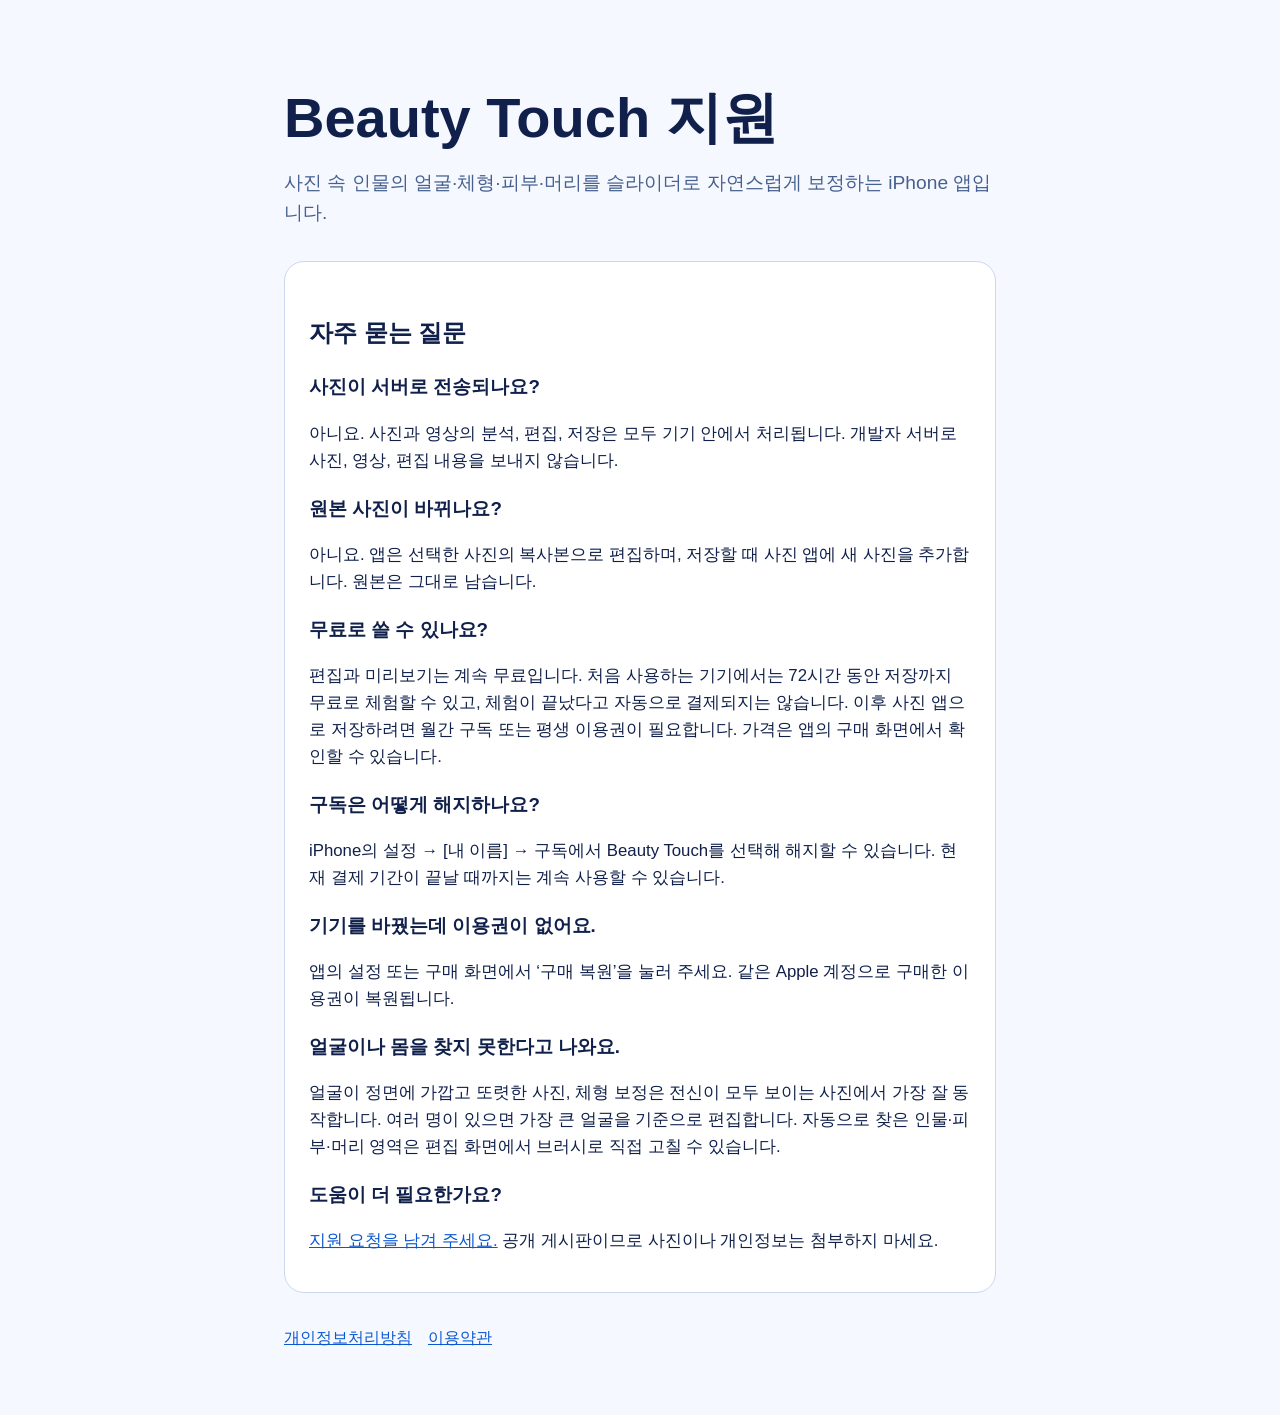
==== index.html @ 53b2f05a "Beauty Touch support, privacy policy and terms Co-Authored-By: Claude Opus 5.5 <noreply@anthropic.co" ====
<!doctype html>
<html lang="ko">
<head>
  <meta charset="utf-8">
  <meta name="viewport" content="width=device-width, initial-scale=1">
  <title>Beauty Touch 지원</title>
  <link rel="stylesheet" href="styles.css">
</head>
<body><main>
  <h1>Beauty Touch 지원</h1>
  <p class="lead">사진 속 인물의 얼굴·체형·피부·머리를 슬라이더로 자연스럽게 보정하는 iPhone 앱입니다.</p>
  <section class="card">
    <h2>자주 묻는 질문</h2>
    <h3>사진이 서버로 전송되나요?</h3>
    <p>아니요. 사진과 영상의 분석, 편집, 저장은 모두 기기 안에서 처리됩니다. 개발자 서버로 사진, 영상, 편집 내용을 보내지 않습니다.</p>
    <h3>원본 사진이 바뀌나요?</h3>
    <p>아니요. 앱은 선택한 사진의 복사본으로 편집하며, 저장할 때 사진 앱에 새 사진을 추가합니다. 원본은 그대로 남습니다.</p>
    <h3>무료로 쓸 수 있나요?</h3>
    <p>편집과 미리보기는 계속 무료입니다. 처음 사용하는 기기에서는 72시간 동안 저장까지 무료로 체험할 수 있고, 체험이 끝났다고 자동으로 결제되지는 않습니다. 이후 사진 앱으로 저장하려면 월간 구독 또는 평생 이용권이 필요합니다. 가격은 앱의 구매 화면에서 확인할 수 있습니다.</p>
    <h3>구독은 어떻게 해지하나요?</h3>
    <p>iPhone의 설정 → [내 이름] → 구독에서 Beauty Touch를 선택해 해지할 수 있습니다. 현재 결제 기간이 끝날 때까지는 계속 사용할 수 있습니다.</p>
    <h3>기기를 바꿨는데 이용권이 없어요.</h3>
    <p>앱의 설정 또는 구매 화면에서 ‘구매 복원’을 눌러 주세요. 같은 Apple 계정으로 구매한 이용권이 복원됩니다.</p>
    <h3>얼굴이나 몸을 찾지 못한다고 나와요.</h3>
    <p>얼굴이 정면에 가깝고 또렷한 사진, 체형 보정은 전신이 모두 보이는 사진에서 가장 잘 동작합니다. 여러 명이 있으면 가장 큰 얼굴을 기준으로 편집합니다. 자동으로 찾은 인물·피부·머리 영역은 편집 화면에서 브러시로 직접 고칠 수 있습니다.</p>
    <h3>도움이 더 필요한가요?</h3>
    <p><a href="https://github.com/hiorio/beauty-touch-support/issues">지원 요청을 남겨 주세요.</a> 공개 게시판이므로 사진이나 개인정보는 첨부하지 마세요.</p>
  </section>
  <nav><a href="privacy/">개인정보처리방침</a><a href="terms/">이용약관</a></nav>
</main></body>
</html>
---- styles.css ----
:root {
  color-scheme: light dark;
  font-family: -apple-system, BlinkMacSystemFont, "Segoe UI", sans-serif;
  line-height: 1.6;
  background: #f5f8ff;
  color: #10204a;
}

body {
  margin: 0;
}

main {
  box-sizing: border-box;
  max-width: 760px;
  min-height: 100vh;
  margin: 0 auto;
  padding: 64px 24px;
}

.mascot {
  width: 112px;
  height: 112px;
  border-radius: 24px;
}

h1 {
  margin: 24px 0 8px;
  font-size: clamp(2rem, 7vw, 3.5rem);
  line-height: 1.08;
}

h2 {
  margin-top: 2rem;
}

p, li {
  font-size: 1.05rem;
}

.lead {
  color: #47608f;
  font-size: 1.2rem;
}

.card {
  margin-top: 2rem;
  padding: 20px 24px;
  border: 1px solid #cbd7f0;
  border-radius: 20px;
  background: #ffffff;
}

a {
  color: #0b57d0;
}

nav {
  display: flex;
  flex-wrap: wrap;
  gap: 16px;
  margin-top: 2rem;
}

@media (prefers-color-scheme: dark) {
  :root { background: #0c1324; color: #eef3ff; }
  .lead { color: #afc1e8; }
  .card { background: #151f35; border-color: #31415f; }
  a { color: #8ab4ff; }
}
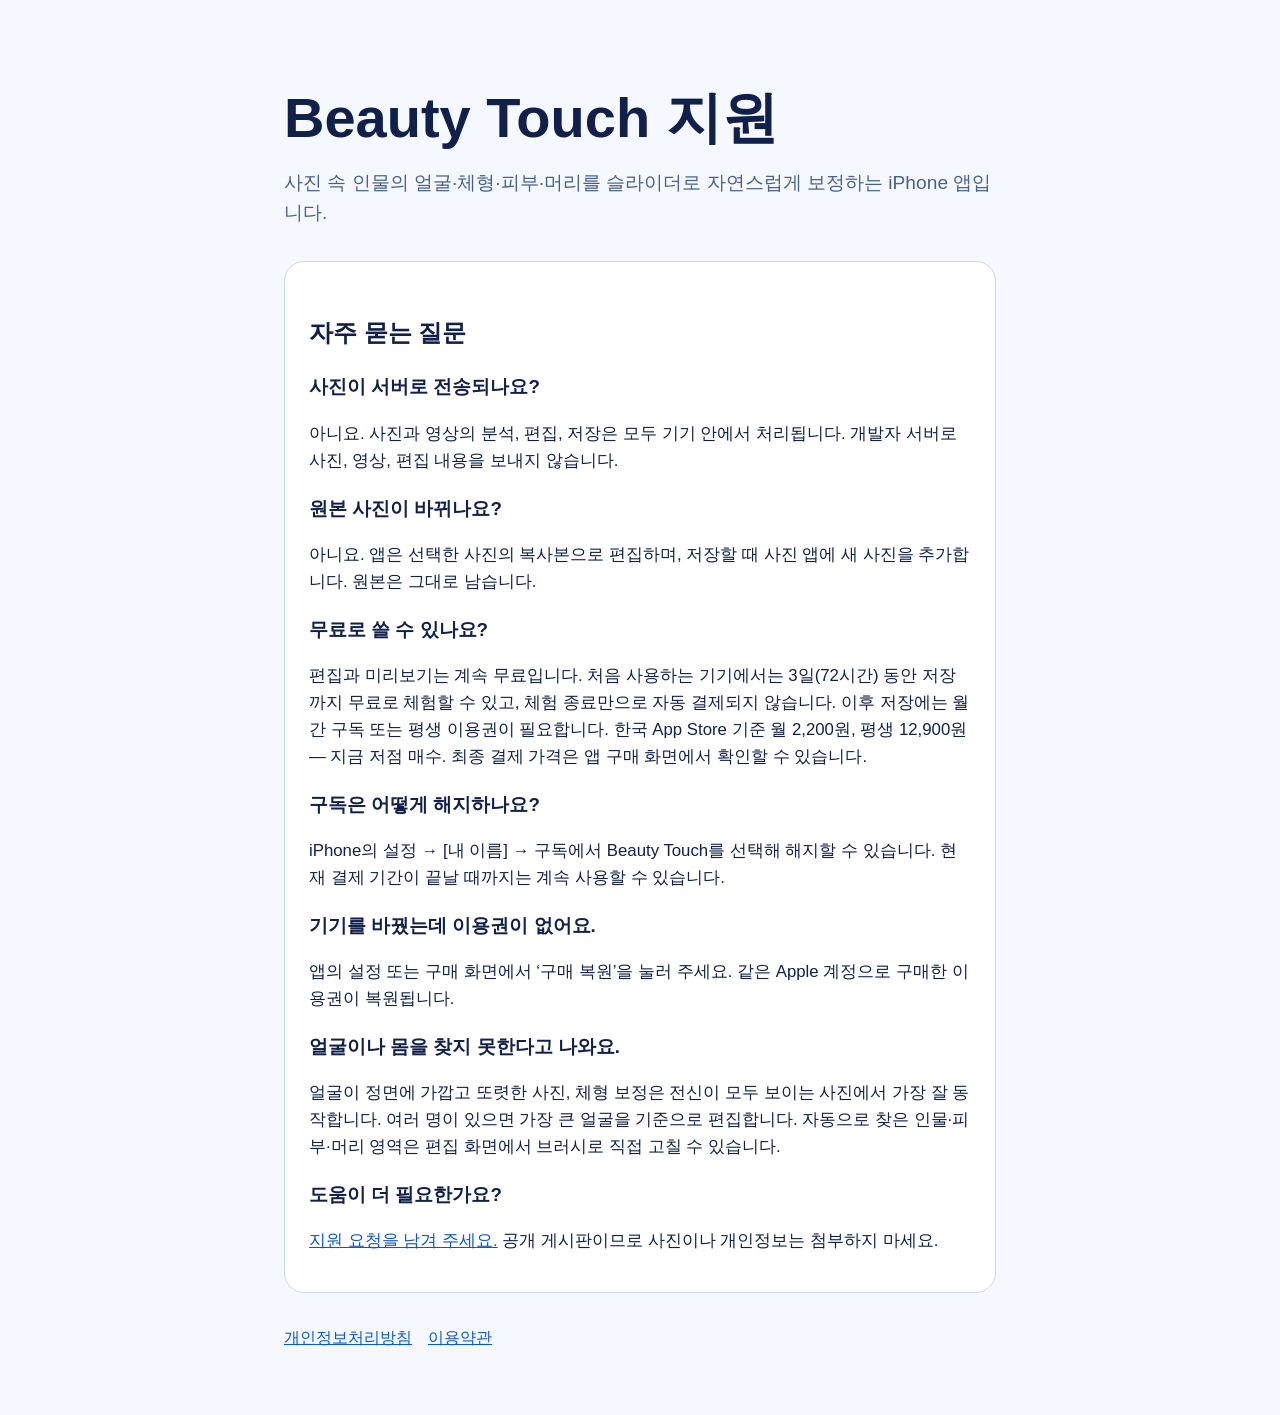
==== commit 33af93c6: "Align published trial, pricing and invitation removal policy" ====
--- a/index.html
+++ b/index.html
@@ -16,7 +16,7 @@
     <h3>원본 사진이 바뀌나요?</h3>
     <p>아니요. 앱은 선택한 사진의 복사본으로 편집하며, 저장할 때 사진 앱에 새 사진을 추가합니다. 원본은 그대로 남습니다.</p>
     <h3>무료로 쓸 수 있나요?</h3>
-    <p>편집과 미리보기는 계속 무료입니다. 처음 사용하는 기기에서는 72시간 동안 저장까지 무료로 체험할 수 있고, 체험이 끝났다고 자동으로 결제되지는 않습니다. 이후 사진 앱으로 저장하려면 월간 구독 또는 평생 이용권이 필요합니다. 가격은 앱의 구매 화면에서 확인할 수 있습니다.</p>
+    <p>편집과 미리보기는 계속 무료입니다. 처음 사용하는 기기에서는 3일(72시간) 동안 저장까지 무료로 체험할 수 있고, 체험 종료만으로 자동 결제되지 않습니다. 이후 저장에는 월간 구독 또는 평생 이용권이 필요합니다. 한국 App Store 기준 월 2,200원, 평생 12,900원 — 지금 저점 매수. 최종 결제 가격은 앱 구매 화면에서 확인할 수 있습니다.</p>
     <h3>구독은 어떻게 해지하나요?</h3>
     <p>iPhone의 설정 → [내 이름] → 구독에서 Beauty Touch를 선택해 해지할 수 있습니다. 현재 결제 기간이 끝날 때까지는 계속 사용할 수 있습니다.</p>
     <h3>기기를 바꿨는데 이용권이 없어요.</h3>
